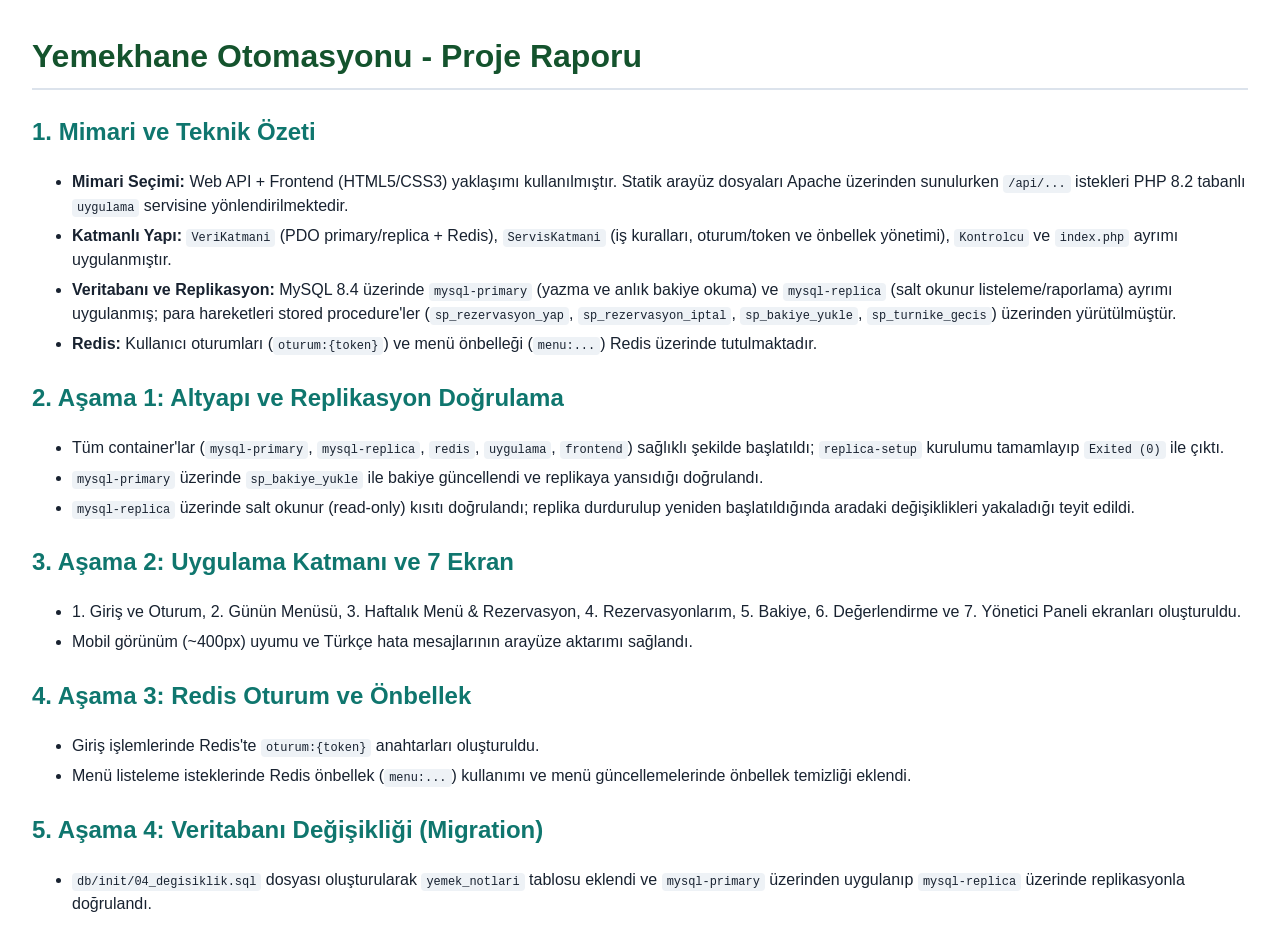
==== rapor/rapor.html @ a2ee1453 "Asama 4: 04_degisiklik.sql migration ve proje raporu" ====
<!DOCTYPE html>
<html lang="tr">
<head>
  <meta charset="utf-8">
  <title>Yemekhane Otomasyonu - Proje Raporu</title>
  <style>
    body { font-family: "Segoe UI", Arial, sans-serif; margin: 32px; color: #182230; line-height: 1.5; }
    h1 { color: #14532d; border-bottom: 2px solid #dce3ec; padding-bottom: 8px; }
    h2 { color: #0f766e; margin-top: 24px; }
    li { margin-bottom: 6px; }
    code { background: #eef2f6; padding: 2px 5px; border-radius: 4px; font-size: 0.92em; }
  </style>
</head>
<body>
  <h1>Yemekhane Otomasyonu - Proje Raporu</h1>

  <h2>1. Mimari ve Teknik Özeti</h2>
  <ul>
    <li><strong>Mimari Seçimi:</strong> Web API + Frontend (HTML5/CSS3) yaklaşımı kullanılmıştır. Statik arayüz dosyaları Apache üzerinden sunulurken <code>/api/...</code> istekleri PHP 8.2 tabanlı <code>uygulama</code> servisine yönlendirilmektedir.</li>
    <li><strong>Katmanlı Yapı:</strong> <code>VeriKatmani</code> (PDO primary/replica + Redis), <code>ServisKatmani</code> (iş kuralları, oturum/token ve önbellek yönetimi), <code>Kontrolcu</code> ve <code>index.php</code> ayrımı uygulanmıştır.</li>
    <li><strong>Veritabanı ve Replikasyon:</strong> MySQL 8.4 üzerinde <code>mysql-primary</code> (yazma ve anlık bakiye okuma) ve <code>mysql-replica</code> (salt okunur listeleme/raporlama) ayrımı uygulanmış; para hareketleri stored procedure'ler (<code>sp_rezervasyon_yap</code>, <code>sp_rezervasyon_iptal</code>, <code>sp_bakiye_yukle</code>, <code>sp_turnike_gecis</code>) üzerinden yürütülmüştür.</li>
    <li><strong>Redis:</strong> Kullanıcı oturumları (<code>oturum:{token}</code>) ve menü önbelleği (<code>menu:...</code>) Redis üzerinde tutulmaktadır.</li>
  </ul>

  <h2>2. Aşama 1: Altyapı ve Replikasyon Doğrulama</h2>
  <ul>
    <li>Tüm container'lar (<code>mysql-primary</code>, <code>mysql-replica</code>, <code>redis</code>, <code>uygulama</code>, <code>frontend</code>) sağlıklı şekilde başlatıldı; <code>replica-setup</code> kurulumu tamamlayıp <code>Exited (0)</code> ile çıktı.</li>
    <li><code>mysql-primary</code> üzerinde <code>sp_bakiye_yukle</code> ile bakiye güncellendi ve replikaya yansıdığı doğrulandı.</li>
    <li><code>mysql-replica</code> üzerinde salt okunur (read-only) kısıtı doğrulandı; replika durdurulup yeniden başlatıldığında aradaki değişiklikleri yakaladığı teyit edildi.</li>
  </ul>

  <h2>3. Aşama 2: Uygulama Katmanı ve 7 Ekran</h2>
  <ul>
    <li>1. Giriş ve Oturum, 2. Günün Menüsü, 3. Haftalık Menü &amp; Rezervasyon, 4. Rezervasyonlarım, 5. Bakiye, 6. Değerlendirme ve 7. Yönetici Paneli ekranları oluşturuldu.</li>
    <li>Mobil görünüm (~400px) uyumu ve Türkçe hata mesajlarının arayüze aktarımı sağlandı.</li>
  </ul>

  <h2>4. Aşama 3: Redis Oturum ve Önbellek</h2>
  <ul>
    <li>Giriş işlemlerinde Redis'te <code>oturum:{token}</code> anahtarları oluşturuldu.</li>
    <li>Menü listeleme isteklerinde Redis önbellek (<code>menu:...</code>) kullanımı ve menü güncellemelerinde önbellek temizliği eklendi.</li>
  </ul>

  <h2>5. Aşama 4: Veritabanı Değişikliği (Migration)</h2>
  <ul>
    <li><code>db/init/04_degisiklik.sql</code> dosyası oluşturularak <code>yemek_notlari</code> tablosu eklendi ve <code>mysql-primary</code> üzerinden uygulanıp <code>mysql-replica</code> üzerinde replikasyonla doğrulandı.</li>
  </ul>
</body>
</html>
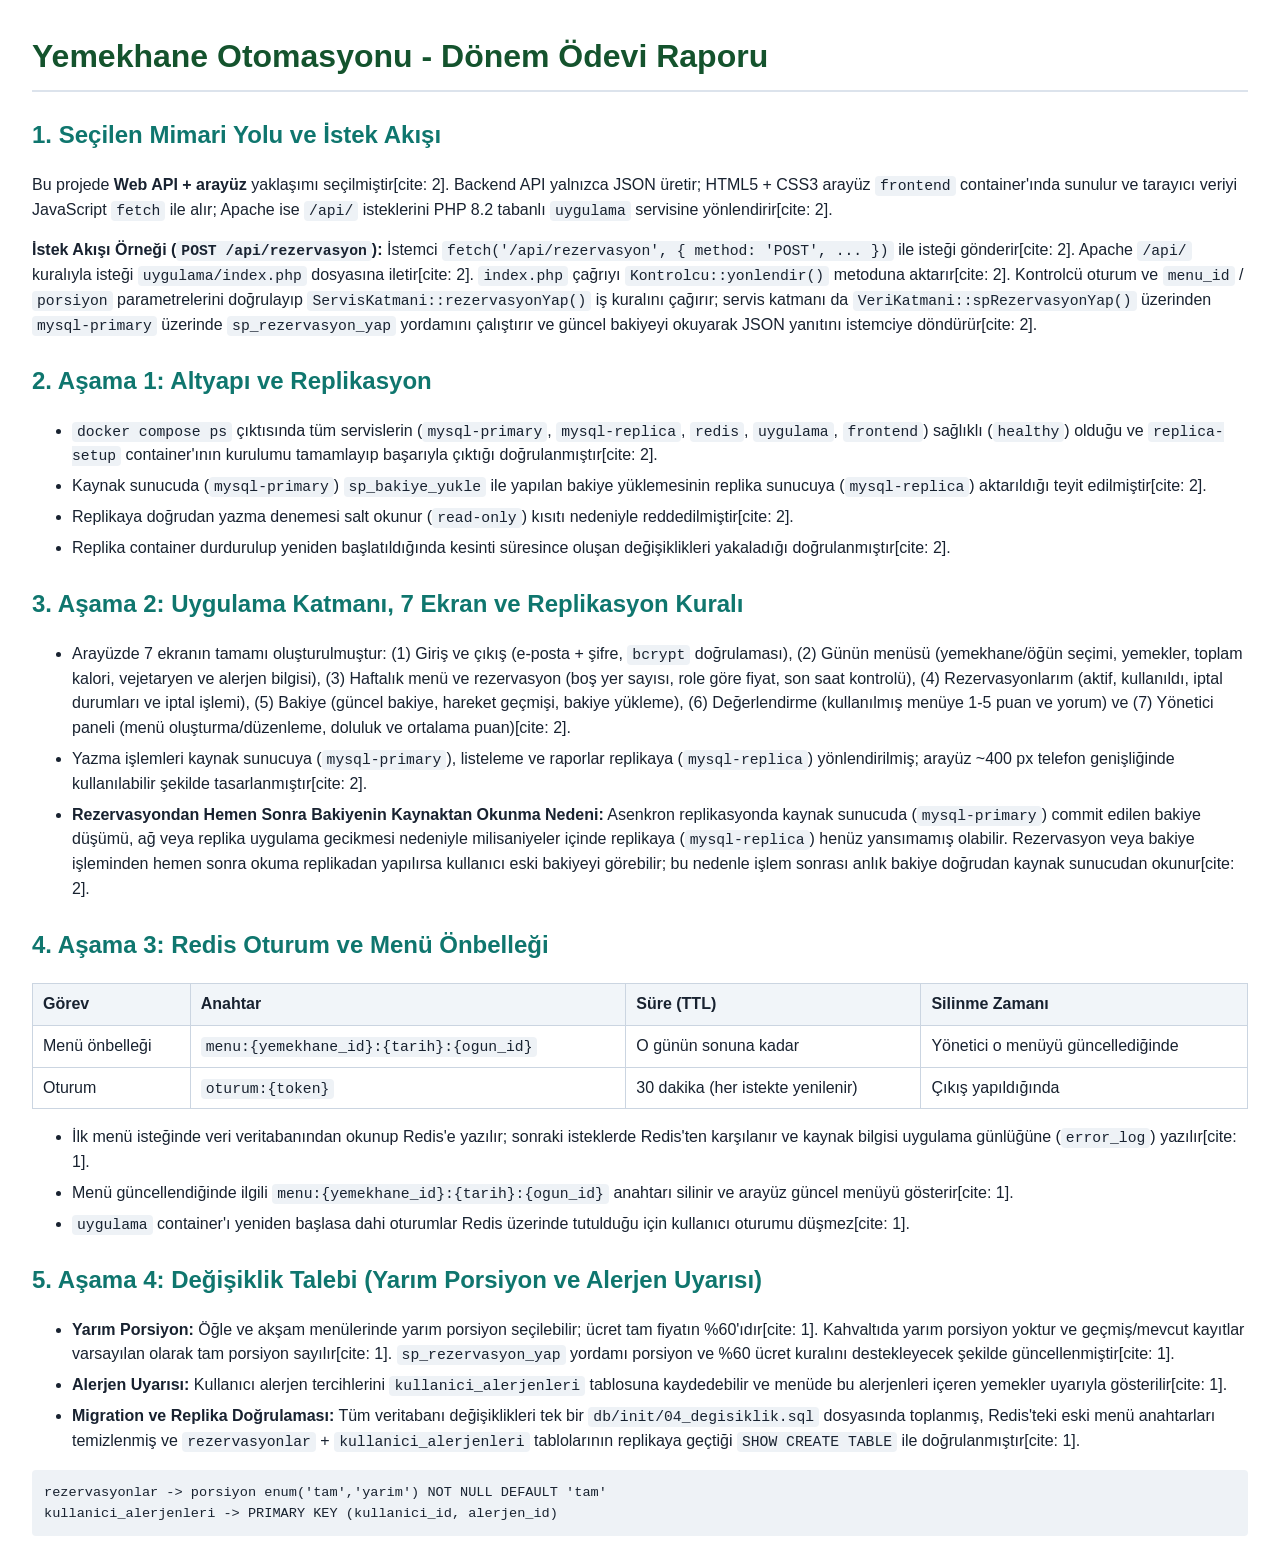
==== commit c8f913a4: "Asama 4: Yarim porsiyon, alerjen uyarisi, 04_degisiklik.sql ve guncel rapor" ====
--- a/rapor/rapor.html
+++ b/rapor/rapor.html
@@ -2,48 +2,65 @@
 <html lang="tr">
 <head>
   <meta charset="utf-8">
-  <title>Yemekhane Otomasyonu - Proje Raporu</title>
+  <title>Yemekhane Otomasyonu - Dönem Ödevi Raporu</title>
   <style>
-    body { font-family: "Segoe UI", Arial, sans-serif; margin: 32px; color: #182230; line-height: 1.5; }
+    body { font-family: "Segoe UI", Arial, sans-serif; margin: 32px; color: #182230; line-height: 1.55; }
     h1 { color: #14532d; border-bottom: 2px solid #dce3ec; padding-bottom: 8px; }
     h2 { color: #0f766e; margin-top: 24px; }
     li { margin-bottom: 6px; }
-    code { background: #eef2f6; padding: 2px 5px; border-radius: 4px; font-size: 0.92em; }
+    code, pre { background: #eef2f6; border-radius: 4px; font-family: Consolas, monospace; }
+    code { padding: 2px 5px; font-size: 0.92em; }
+    pre { padding: 12px; overflow-x: auto; font-size: 0.85em; }
+    table { border-collapse: collapse; width: 100%; margin: 12px 0; }
+    th, td { border: 1px solid #cbd5e1; padding: 8px 10px; text-align: left; }
+    th { background: #f1f5f9; }
   </style>
 </head>
 <body>
-  <h1>Yemekhane Otomasyonu - Proje Raporu</h1>
+  <h1>Yemekhane Otomasyonu - Dönem Ödevi Raporu</h1>
 
-  <h2>1. Mimari ve Teknik Özeti</h2>
+  <h2>1. Seçilen Mimari Yolu ve İstek Akışı</h2>
+  <p>Bu projede <strong>Web API + arayüz</strong> yaklaşımı seçilmiştir[cite: 2]. Backend API yalnızca JSON üretir; HTML5 + CSS3 arayüz <code>frontend</code> container'ında sunulur ve tarayıcı veriyi JavaScript <code>fetch</code> ile alır; Apache ise <code>/api/</code> isteklerini PHP 8.2 tabanlı <code>uygulama</code> servisine yönlendirir[cite: 2].</p>
+  <p><strong>İstek Akışı Örneği (<code>POST /api/rezervasyon</code>):</strong> İstemci <code>fetch('/api/rezervasyon', { method: 'POST', ... })</code> ile isteği gönderir[cite: 2]. Apache <code>/api/</code> kuralıyla isteği <code>uygulama/index.php</code> dosyasına iletir[cite: 2]. <code>index.php</code> çağrıyı <code>Kontrolcu::yonlendir()</code> metoduna aktarır[cite: 2]. Kontrolcü oturum ve <code>menu_id</code> / <code>porsiyon</code> parametrelerini doğrulayıp <code>ServisKatmani::rezervasyonYap()</code> iş kuralını çağırır; servis katmanı da <code>VeriKatmani::spRezervasyonYap()</code> üzerinden <code>mysql-primary</code> üzerinde <code>sp_rezervasyon_yap</code> yordamını çalıştırır ve güncel bakiyeyi okuyarak JSON yanıtını istemciye döndürür[cite: 2].</p>
+
+  <h2>2. Aşama 1: Altyapı ve Replikasyon</h2>
   <ul>
-    <li><strong>Mimari Seçimi:</strong> Web API + Frontend (HTML5/CSS3) yaklaşımı kullanılmıştır. Statik arayüz dosyaları Apache üzerinden sunulurken <code>/api/...</code> istekleri PHP 8.2 tabanlı <code>uygulama</code> servisine yönlendirilmektedir.</li>
-    <li><strong>Katmanlı Yapı:</strong> <code>VeriKatmani</code> (PDO primary/replica + Redis), <code>ServisKatmani</code> (iş kuralları, oturum/token ve önbellek yönetimi), <code>Kontrolcu</code> ve <code>index.php</code> ayrımı uygulanmıştır.</li>
-    <li><strong>Veritabanı ve Replikasyon:</strong> MySQL 8.4 üzerinde <code>mysql-primary</code> (yazma ve anlık bakiye okuma) ve <code>mysql-replica</code> (salt okunur listeleme/raporlama) ayrımı uygulanmış; para hareketleri stored procedure'ler (<code>sp_rezervasyon_yap</code>, <code>sp_rezervasyon_iptal</code>, <code>sp_bakiye_yukle</code>, <code>sp_turnike_gecis</code>) üzerinden yürütülmüştür.</li>
-    <li><strong>Redis:</strong> Kullanıcı oturumları (<code>oturum:{token}</code>) ve menü önbelleği (<code>menu:...</code>) Redis üzerinde tutulmaktadır.</li>
+    <li><code>docker compose ps</code> çıktısında tüm servislerin (<code>mysql-primary</code>, <code>mysql-replica</code>, <code>redis</code>, <code>uygulama</code>, <code>frontend</code>) sağlıklı (<code>healthy</code>) olduğu ve <code>replica-setup</code> container'ının kurulumu tamamlayıp başarıyla çıktığı doğrulanmıştır[cite: 2].</li>
+    <li>Kaynak sunucuda (<code>mysql-primary</code>) <code>sp_bakiye_yukle</code> ile yapılan bakiye yüklemesinin replika sunucuya (<code>mysql-replica</code>) aktarıldığı teyit edilmiştir[cite: 2].</li>
+    <li>Replikaya doğrudan yazma denemesi salt okunur (<code>read-only</code>) kısıtı nedeniyle reddedilmiştir[cite: 2].</li>
+    <li>Replika container durdurulup yeniden başlatıldığında kesinti süresince oluşan değişiklikleri yakaladığı doğrulanmıştır[cite: 2].</li>
   </ul>
 
-  <h2>2. Aşama 1: Altyapı ve Replikasyon Doğrulama</h2>
+  <h2>3. Aşama 2: Uygulama Katmanı, 7 Ekran ve Replikasyon Kuralı</h2>
   <ul>
-    <li>Tüm container'lar (<code>mysql-primary</code>, <code>mysql-replica</code>, <code>redis</code>, <code>uygulama</code>, <code>frontend</code>) sağlıklı şekilde başlatıldı; <code>replica-setup</code> kurulumu tamamlayıp <code>Exited (0)</code> ile çıktı.</li>
-    <li><code>mysql-primary</code> üzerinde <code>sp_bakiye_yukle</code> ile bakiye güncellendi ve replikaya yansıdığı doğrulandı.</li>
-    <li><code>mysql-replica</code> üzerinde salt okunur (read-only) kısıtı doğrulandı; replika durdurulup yeniden başlatıldığında aradaki değişiklikleri yakaladığı teyit edildi.</li>
+    <li>Arayüzde 7 ekranın tamamı oluşturulmuştur: (1) Giriş ve çıkış (e-posta + şifre, <code>bcrypt</code> doğrulaması), (2) Günün menüsü (yemekhane/öğün seçimi, yemekler, toplam kalori, vejetaryen ve alerjen bilgisi), (3) Haftalık menü ve rezervasyon (boş yer sayısı, role göre fiyat, son saat kontrolü), (4) Rezervasyonlarım (aktif, kullanıldı, iptal durumları ve iptal işlemi), (5) Bakiye (güncel bakiye, hareket geçmişi, bakiye yükleme), (6) Değerlendirme (kullanılmış menüye 1-5 puan ve yorum) ve (7) Yönetici paneli (menü oluşturma/düzenleme, doluluk ve ortalama puan)[cite: 2].</li>
+    <li>Yazma işlemleri kaynak sunucuya (<code>mysql-primary</code>), listeleme ve raporlar replikaya (<code>mysql-replica</code>) yönlendirilmiş; arayüz ~400 px telefon genişliğinde kullanılabilir şekilde tasarlanmıştır[cite: 2].</li>
+    <li><strong>Rezervasyondan Hemen Sonra Bakiyenin Kaynaktan Okunma Nedeni:</strong> Asenkron replikasyonda kaynak sunucuda (<code>mysql-primary</code>) commit edilen bakiye düşümü, ağ veya replika uygulama gecikmesi nedeniyle milisaniyeler içinde replikaya (<code>mysql-replica</code>) henüz yansımamış olabilir. Rezervasyon veya bakiye işleminden hemen sonra okuma replikadan yapılırsa kullanıcı eski bakiyeyi görebilir; bu nedenle işlem sonrası anlık bakiye doğrudan kaynak sunucudan okunur[cite: 2].</li>
   </ul>
 
-  <h2>3. Aşama 2: Uygulama Katmanı ve 7 Ekran</h2>
+  <h2>4. Aşama 3: Redis Oturum ve Menü Önbelleği</h2>
+  <table>
+    <thead>
+      <tr><th>Görev</th><th>Anahtar</th><th>Süre (TTL)</th><th>Silinme Zamanı</th></tr>
+    </thead>
+    <tbody>
+      <tr><td>Menü önbelleği</td><td><code>menu:{yemekhane_id}:{tarih}:{ogun_id}</code></td><td>O günün sonuna kadar</td><td>Yönetici o menüyü güncellediğinde</td></tr>
+      <tr><td>Oturum</td><td><code>oturum:{token}</code></td><td>30 dakika (her istekte yenilenir)</td><td>Çıkış yapıldığında</td></tr>
+    </tbody>
+  </table>
   <ul>
-    <li>1. Giriş ve Oturum, 2. Günün Menüsü, 3. Haftalık Menü &amp; Rezervasyon, 4. Rezervasyonlarım, 5. Bakiye, 6. Değerlendirme ve 7. Yönetici Paneli ekranları oluşturuldu.</li>
-    <li>Mobil görünüm (~400px) uyumu ve Türkçe hata mesajlarının arayüze aktarımı sağlandı.</li>
+    <li>İlk menü isteğinde veri veritabanından okunup Redis'e yazılır; sonraki isteklerde Redis'ten karşılanır ve kaynak bilgisi uygulama günlüğüne (<code>error_log</code>) yazılır[cite: 1].</li>
+    <li>Menü güncellendiğinde ilgili <code>menu:{yemekhane_id}:{tarih}:{ogun_id}</code> anahtarı silinir ve arayüz güncel menüyü gösterir[cite: 1].</li>
+    <li><code>uygulama</code> container'ı yeniden başlasa dahi oturumlar Redis üzerinde tutulduğu için kullanıcı oturumu düşmez[cite: 1].</li>
   </ul>
 
-  <h2>4. Aşama 3: Redis Oturum ve Önbellek</h2>
+  <h2>5. Aşama 4: Değişiklik Talebi (Yarım Porsiyon ve Alerjen Uyarısı)</h2>
   <ul>
-    <li>Giriş işlemlerinde Redis'te <code>oturum:{token}</code> anahtarları oluşturuldu.</li>
-    <li>Menü listeleme isteklerinde Redis önbellek (<code>menu:...</code>) kullanımı ve menü güncellemelerinde önbellek temizliği eklendi.</li>
+    <li><strong>Yarım Porsiyon:</strong> Öğle ve akşam menülerinde yarım porsiyon seçilebilir; ücret tam fiyatın %60'ıdır[cite: 1]. Kahvaltıda yarım porsiyon yoktur ve geçmiş/mevcut kayıtlar varsayılan olarak tam porsiyon sayılır[cite: 1]. <code>sp_rezervasyon_yap</code> yordamı porsiyon ve %60 ücret kuralını destekleyecek şekilde güncellenmiştir[cite: 1].</li>
+    <li><strong>Alerjen Uyarısı:</strong> Kullanıcı alerjen tercihlerini <code>kullanici_alerjenleri</code> tablosuna kaydedebilir ve menüde bu alerjenleri içeren yemekler uyarıyla gösterilir[cite: 1].</li>
+    <li><strong>Migration ve Replika Doğrulaması:</strong> Tüm veritabanı değişiklikleri tek bir <code>db/init/04_degisiklik.sql</code> dosyasında toplanmış, Redis'teki eski menü anahtarları temizlenmiş ve <code>rezervasyonlar</code> + <code>kullanici_alerjenleri</code> tablolarının replikaya geçtiği <code>SHOW CREATE TABLE</code> ile doğrulanmıştır[cite: 1].</li>
   </ul>
-
-  <h2>5. Aşama 4: Veritabanı Değişikliği (Migration)</h2>
-  <ul>
-    <li><code>db/init/04_degisiklik.sql</code> dosyası oluşturularak <code>yemek_notlari</code> tablosu eklendi ve <code>mysql-primary</code> üzerinden uygulanıp <code>mysql-replica</code> üzerinde replikasyonla doğrulandı.</li>
-  </ul>
+  <pre>rezervasyonlar -> porsiyon enum('tam','yarim') NOT NULL DEFAULT 'tam'
+kullanici_alerjenleri -> PRIMARY KEY (kullanici_id, alerjen_id)</pre>
 </body>
 </html>
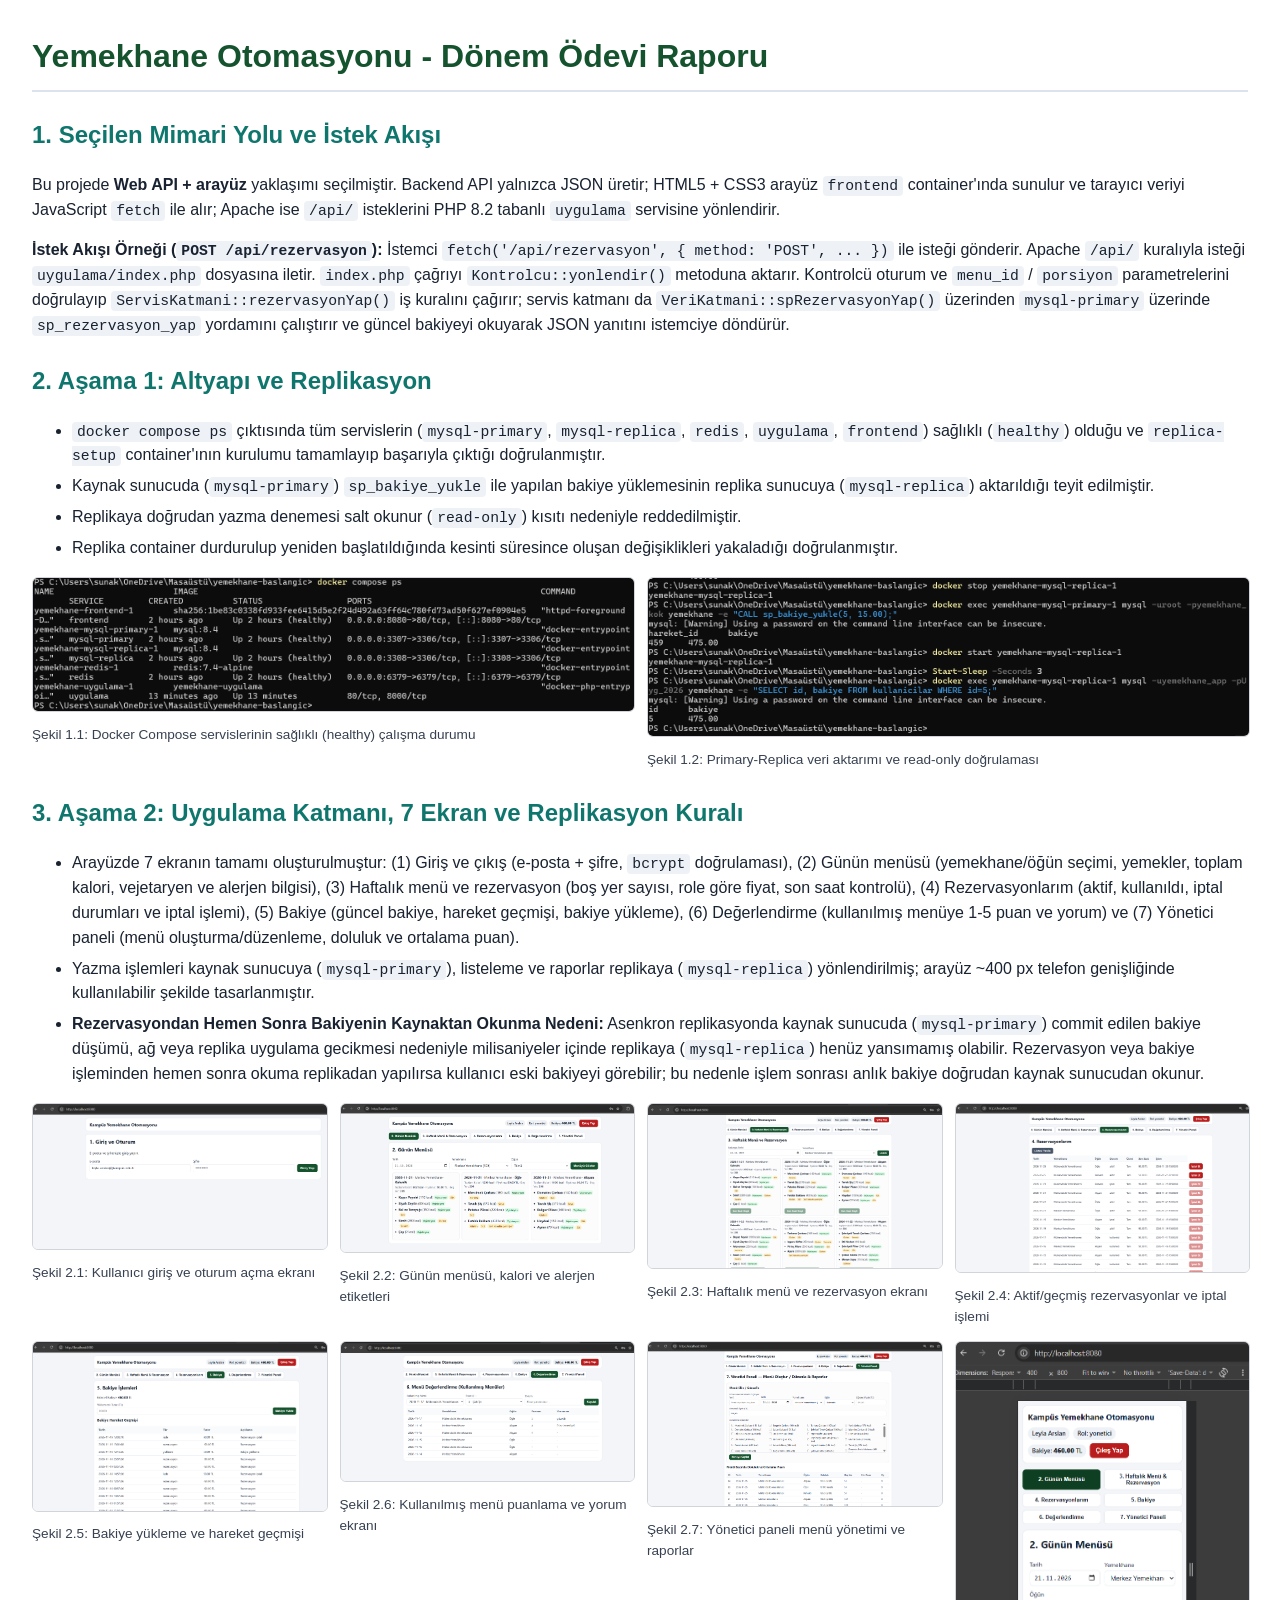
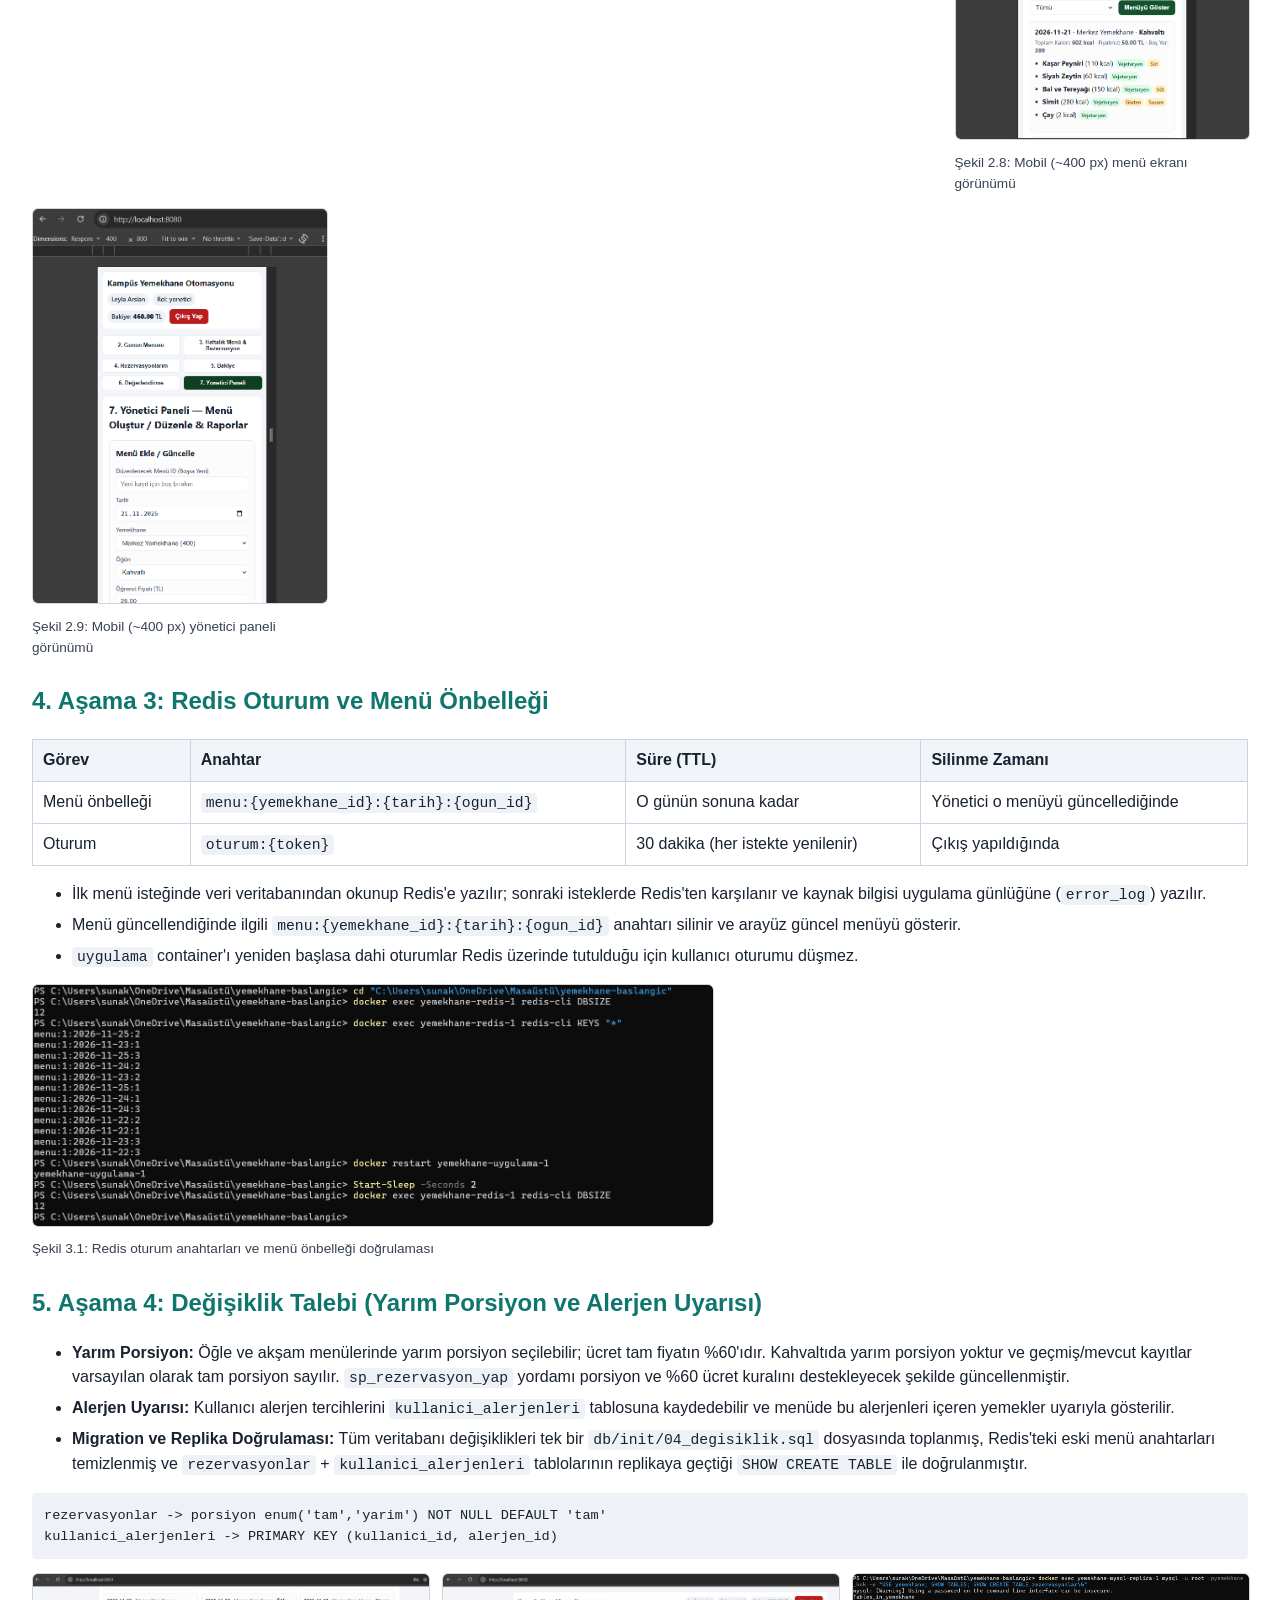
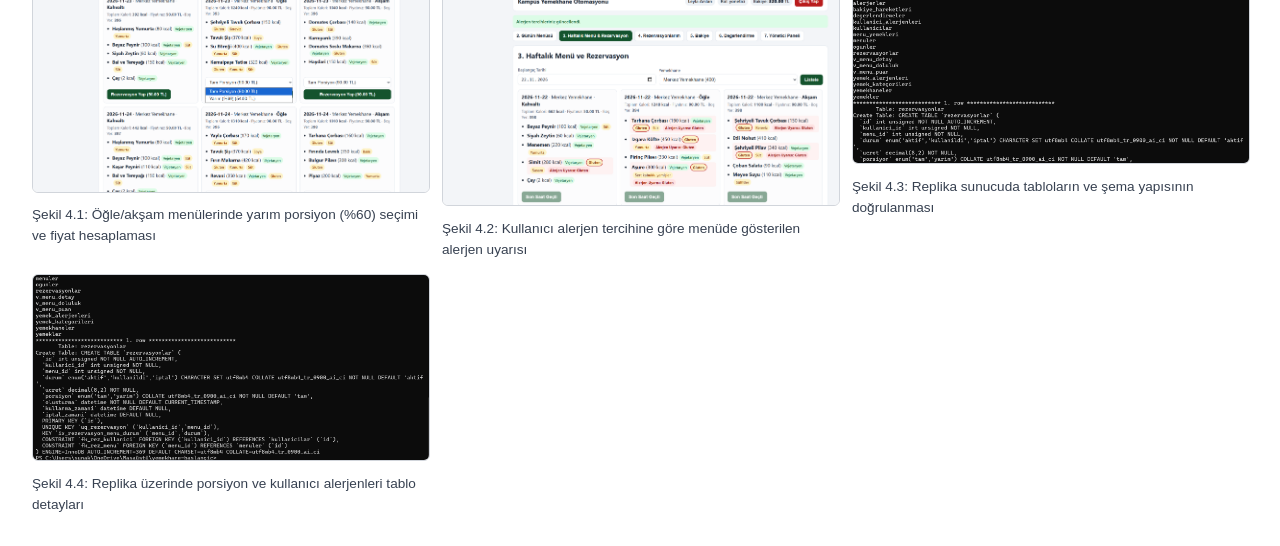
==== commit da995a18: "Yarim porsiyon, alerjen uyarisi ve guncel rapor gorselleri eklendi" ====
--- a/rapor/rapor.html
+++ b/rapor/rapor.html
@@ -20,23 +20,71 @@
   <h1>Yemekhane Otomasyonu - Dönem Ödevi Raporu</h1>
 
   <h2>1. Seçilen Mimari Yolu ve İstek Akışı</h2>
-  <p>Bu projede <strong>Web API + arayüz</strong> yaklaşımı seçilmiştir[cite: 2]. Backend API yalnızca JSON üretir; HTML5 + CSS3 arayüz <code>frontend</code> container'ında sunulur ve tarayıcı veriyi JavaScript <code>fetch</code> ile alır; Apache ise <code>/api/</code> isteklerini PHP 8.2 tabanlı <code>uygulama</code> servisine yönlendirir[cite: 2].</p>
-  <p><strong>İstek Akışı Örneği (<code>POST /api/rezervasyon</code>):</strong> İstemci <code>fetch('/api/rezervasyon', { method: 'POST', ... })</code> ile isteği gönderir[cite: 2]. Apache <code>/api/</code> kuralıyla isteği <code>uygulama/index.php</code> dosyasına iletir[cite: 2]. <code>index.php</code> çağrıyı <code>Kontrolcu::yonlendir()</code> metoduna aktarır[cite: 2]. Kontrolcü oturum ve <code>menu_id</code> / <code>porsiyon</code> parametrelerini doğrulayıp <code>ServisKatmani::rezervasyonYap()</code> iş kuralını çağırır; servis katmanı da <code>VeriKatmani::spRezervasyonYap()</code> üzerinden <code>mysql-primary</code> üzerinde <code>sp_rezervasyon_yap</code> yordamını çalıştırır ve güncel bakiyeyi okuyarak JSON yanıtını istemciye döndürür[cite: 2].</p>
+  <p>Bu projede <strong>Web API + arayüz</strong> yaklaşımı seçilmiştir. Backend API yalnızca JSON üretir; HTML5 + CSS3 arayüz <code>frontend</code> container'ında sunulur ve tarayıcı veriyi JavaScript <code>fetch</code> ile alır; Apache ise <code>/api/</code> isteklerini PHP 8.2 tabanlı <code>uygulama</code> servisine yönlendirir.</p>
+  <p><strong>İstek Akışı Örneği (<code>POST /api/rezervasyon</code>):</strong> İstemci <code>fetch('/api/rezervasyon', { method: 'POST', ... })</code> ile isteği gönderir. Apache <code>/api/</code> kuralıyla isteği <code>uygulama/index.php</code> dosyasına iletir. <code>index.php</code> çağrıyı <code>Kontrolcu::yonlendir()</code> metoduna aktarır. Kontrolcü oturum ve <code>menu_id</code> / <code>porsiyon</code> parametrelerini doğrulayıp <code>ServisKatmani::rezervasyonYap()</code> iş kuralını çağırır; servis katmanı da <code>VeriKatmani::spRezervasyonYap()</code> üzerinden <code>mysql-primary</code> üzerinde <code>sp_rezervasyon_yap</code> yordamını çalıştırır ve güncel bakiyeyi okuyarak JSON yanıtını istemciye döndürür.</p>
 
   <h2>2. Aşama 1: Altyapı ve Replikasyon</h2>
   <ul>
-    <li><code>docker compose ps</code> çıktısında tüm servislerin (<code>mysql-primary</code>, <code>mysql-replica</code>, <code>redis</code>, <code>uygulama</code>, <code>frontend</code>) sağlıklı (<code>healthy</code>) olduğu ve <code>replica-setup</code> container'ının kurulumu tamamlayıp başarıyla çıktığı doğrulanmıştır[cite: 2].</li>
-    <li>Kaynak sunucuda (<code>mysql-primary</code>) <code>sp_bakiye_yukle</code> ile yapılan bakiye yüklemesinin replika sunucuya (<code>mysql-replica</code>) aktarıldığı teyit edilmiştir[cite: 2].</li>
-    <li>Replikaya doğrudan yazma denemesi salt okunur (<code>read-only</code>) kısıtı nedeniyle reddedilmiştir[cite: 2].</li>
-    <li>Replika container durdurulup yeniden başlatıldığında kesinti süresince oluşan değişiklikleri yakaladığı doğrulanmıştır[cite: 2].</li>
+    <li><code>docker compose ps</code> çıktısında tüm servislerin (<code>mysql-primary</code>, <code>mysql-replica</code>, <code>redis</code>, <code>uygulama</code>, <code>frontend</code>) sağlıklı (<code>healthy</code>) olduğu ve <code>replica-setup</code> container'ının kurulumu tamamlayıp başarıyla çıktığı doğrulanmıştır.</li>
+    <li>Kaynak sunucuda (<code>mysql-primary</code>) <code>sp_bakiye_yukle</code> ile yapılan bakiye yüklemesinin replika sunucuya (<code>mysql-replica</code>) aktarıldığı teyit edilmiştir.</li>
+    <li>Replikaya doğrudan yazma denemesi salt okunur (<code>read-only</code>) kısıtı nedeniyle reddedilmiştir.</li>
+    <li>Replika container durdurulup yeniden başlatıldığında kesinti süresince oluşan değişiklikleri yakaladığı doğrulanmıştır.</li>
   </ul>
+  <div style="display:grid;grid-template-columns:repeat(auto-fit,minmax(300px,1fr));gap:14px;margin:14px 0 22px 0;">
+    <figure style="margin:0;page-break-inside:avoid;">
+      <img src="ekranlar/docker_ps.png" alt="Docker Servis Durumu" style="width:100%;height:auto;border:1px solid #d1d5db;border-radius:6px;">
+      <figcaption style="font-size:0.85rem;color:#374151;margin-top:4px;">Şekil 1.1: Docker Compose servislerinin sağlıklı (healthy) çalışma durumu</figcaption>
+    </figure>
+    <figure style="margin:0;page-break-inside:avoid;">
+      <img src="ekranlar/replikasyon_test.png" alt="Replikasyon Testi" style="width:100%;height:auto;border:1px solid #d1d5db;border-radius:6px;">
+      <figcaption style="font-size:0.85rem;color:#374151;margin-top:4px;">Şekil 1.2: Primary-Replica veri aktarımı ve read-only doğrulaması</figcaption>
+    </figure>
+  </div>
 
   <h2>3. Aşama 2: Uygulama Katmanı, 7 Ekran ve Replikasyon Kuralı</h2>
   <ul>
-    <li>Arayüzde 7 ekranın tamamı oluşturulmuştur: (1) Giriş ve çıkış (e-posta + şifre, <code>bcrypt</code> doğrulaması), (2) Günün menüsü (yemekhane/öğün seçimi, yemekler, toplam kalori, vejetaryen ve alerjen bilgisi), (3) Haftalık menü ve rezervasyon (boş yer sayısı, role göre fiyat, son saat kontrolü), (4) Rezervasyonlarım (aktif, kullanıldı, iptal durumları ve iptal işlemi), (5) Bakiye (güncel bakiye, hareket geçmişi, bakiye yükleme), (6) Değerlendirme (kullanılmış menüye 1-5 puan ve yorum) ve (7) Yönetici paneli (menü oluşturma/düzenleme, doluluk ve ortalama puan)[cite: 2].</li>
-    <li>Yazma işlemleri kaynak sunucuya (<code>mysql-primary</code>), listeleme ve raporlar replikaya (<code>mysql-replica</code>) yönlendirilmiş; arayüz ~400 px telefon genişliğinde kullanılabilir şekilde tasarlanmıştır[cite: 2].</li>
-    <li><strong>Rezervasyondan Hemen Sonra Bakiyenin Kaynaktan Okunma Nedeni:</strong> Asenkron replikasyonda kaynak sunucuda (<code>mysql-primary</code>) commit edilen bakiye düşümü, ağ veya replika uygulama gecikmesi nedeniyle milisaniyeler içinde replikaya (<code>mysql-replica</code>) henüz yansımamış olabilir. Rezervasyon veya bakiye işleminden hemen sonra okuma replikadan yapılırsa kullanıcı eski bakiyeyi görebilir; bu nedenle işlem sonrası anlık bakiye doğrudan kaynak sunucudan okunur[cite: 2].</li>
+    <li>Arayüzde 7 ekranın tamamı oluşturulmuştur: (1) Giriş ve çıkış (e-posta + şifre, <code>bcrypt</code> doğrulaması), (2) Günün menüsü (yemekhane/öğün seçimi, yemekler, toplam kalori, vejetaryen ve alerjen bilgisi), (3) Haftalık menü ve rezervasyon (boş yer sayısı, role göre fiyat, son saat kontrolü), (4) Rezervasyonlarım (aktif, kullanıldı, iptal durumları ve iptal işlemi), (5) Bakiye (güncel bakiye, hareket geçmişi, bakiye yükleme), (6) Değerlendirme (kullanılmış menüye 1-5 puan ve yorum) ve (7) Yönetici paneli (menü oluşturma/düzenleme, doluluk ve ortalama puan).</li>
+    <li>Yazma işlemleri kaynak sunucuya (<code>mysql-primary</code>), listeleme ve raporlar replikaya (<code>mysql-replica</code>) yönlendirilmiş; arayüz ~400 px telefon genişliğinde kullanılabilir şekilde tasarlanmıştır.</li>
+    <li><strong>Rezervasyondan Hemen Sonra Bakiyenin Kaynaktan Okunma Nedeni:</strong> Asenkron replikasyonda kaynak sunucuda (<code>mysql-primary</code>) commit edilen bakiye düşümü, ağ veya replika uygulama gecikmesi nedeniyle milisaniyeler içinde replikaya (<code>mysql-replica</code>) henüz yansımamış olabilir. Rezervasyon veya bakiye işleminden hemen sonra okuma replikadan yapılırsa kullanıcı eski bakiyeyi görebilir; bu nedenle işlem sonrası anlık bakiye doğrudan kaynak sunucudan okunur.</li>
   </ul>
+  <div style="display:grid;grid-template-columns:repeat(auto-fit,minmax(280px,1fr));gap:14px;margin:14px 0 22px 0;">
+    <figure style="margin:0;page-break-inside:avoid;">
+      <img src="ekranlar/giris_oturum_ekrani.png" alt="Giriş Ekranı" style="width:100%;height:auto;border:1px solid #d1d5db;border-radius:6px;">
+      <figcaption style="font-size:0.85rem;color:#374151;margin-top:4px;">Şekil 2.1: Kullanıcı giriş ve oturum açma ekranı</figcaption>
+    </figure>
+    <figure style="margin:0;page-break-inside:avoid;">
+      <img src="ekranlar/gunun_menusu.png" alt="Günün Menüsü" style="width:100%;height:auto;border:1px solid #d1d5db;border-radius:6px;">
+      <figcaption style="font-size:0.85rem;color:#374151;margin-top:4px;">Şekil 2.2: Günün menüsü, kalori ve alerjen etiketleri</figcaption>
+    </figure>
+    <figure style="margin:0;page-break-inside:avoid;">
+      <img src="ekranlar/haftalikmenu_rezervasyon.png" alt="Haftalık Menü ve Rezervasyon" style="width:100%;height:auto;border:1px solid #d1d5db;border-radius:6px;">
+      <figcaption style="font-size:0.85rem;color:#374151;margin-top:4px;">Şekil 2.3: Haftalık menü ve rezervasyon ekranı</figcaption>
+    </figure>
+    <figure style="margin:0;page-break-inside:avoid;">
+      <img src="ekranlar/rezervasyonlar.png" alt="Rezervasyonlarım" style="width:100%;height:auto;border:1px solid #d1d5db;border-radius:6px;">
+      <figcaption style="font-size:0.85rem;color:#374151;margin-top:4px;">Şekil 2.4: Aktif/geçmiş rezervasyonlar ve iptal işlemi</figcaption>
+    </figure>
+    <figure style="margin:0;page-break-inside:avoid;">
+      <img src="ekranlar/bakiye.png" alt="Bakiye İşlemleri" style="width:100%;height:auto;border:1px solid #d1d5db;border-radius:6px;">
+      <figcaption style="font-size:0.85rem;color:#374151;margin-top:4px;">Şekil 2.5: Bakiye yükleme ve hareket geçmişi</figcaption>
+    </figure>
+    <figure style="margin:0;page-break-inside:avoid;">
+      <img src="ekranlar/degerlendirme.png" alt="Değerlendirme Ekranı" style="width:100%;height:auto;border:1px solid #d1d5db;border-radius:6px;">
+      <figcaption style="font-size:0.85rem;color:#374151;margin-top:4px;">Şekil 2.6: Kullanılmış menü puanlama ve yorum ekranı</figcaption>
+    </figure>
+    <figure style="margin:0;page-break-inside:avoid;">
+      <img src="ekranlar/yonetici_panel.png" alt="Yönetici Paneli" style="width:100%;height:auto;border:1px solid #d1d5db;border-radius:6px;">
+      <figcaption style="font-size:0.85rem;color:#374151;margin-top:4px;">Şekil 2.7: Yönetici paneli menü yönetimi ve raporlar</figcaption>
+    </figure>
+    <figure style="margin:0;page-break-inside:avoid;">
+      <img src="ekranlar/menu_telefon_gorunumu.png" alt="Mobil Menü Görünümü" style="width:100%;height:auto;border:1px solid #d1d5db;border-radius:6px;">
+      <figcaption style="font-size:0.85rem;color:#374151;margin-top:4px;">Şekil 2.8: Mobil (~400 px) menü ekranı görünümü</figcaption>
+    </figure>
+    <figure style="margin:0;page-break-inside:avoid;">
+      <img src="ekranlar/yoneticipaneli_telefon_gorunumu.png" alt="Mobil Yönetici Görünümü" style="width:100%;height:auto;border:1px solid #d1d5db;border-radius:6px;">
+      <figcaption style="font-size:0.85rem;color:#374151;margin-top:4px;">Şekil 2.9: Mobil (~400 px) yönetici paneli görünümü</figcaption>
+    </figure>
+  </div>
 
   <h2>4. Aşama 3: Redis Oturum ve Menü Önbelleği</h2>
   <table>
@@ -49,18 +97,42 @@
     </tbody>
   </table>
   <ul>
-    <li>İlk menü isteğinde veri veritabanından okunup Redis'e yazılır; sonraki isteklerde Redis'ten karşılanır ve kaynak bilgisi uygulama günlüğüne (<code>error_log</code>) yazılır[cite: 1].</li>
-    <li>Menü güncellendiğinde ilgili <code>menu:{yemekhane_id}:{tarih}:{ogun_id}</code> anahtarı silinir ve arayüz güncel menüyü gösterir[cite: 1].</li>
-    <li><code>uygulama</code> container'ı yeniden başlasa dahi oturumlar Redis üzerinde tutulduğu için kullanıcı oturumu düşmez[cite: 1].</li>
+    <li>İlk menü isteğinde veri veritabanından okunup Redis'e yazılır; sonraki isteklerde Redis'ten karşılanır ve kaynak bilgisi uygulama günlüğüne (<code>error_log</code>) yazılır.</li>
+    <li>Menü güncellendiğinde ilgili <code>menu:{yemekhane_id}:{tarih}:{ogun_id}</code> anahtarı silinir ve arayüz güncel menüyü gösterir.</li>
+    <li><code>uygulama</code> container'ı yeniden başlasa dahi oturumlar Redis üzerinde tutulduğu için kullanıcı oturumu düşmez.</li>
   </ul>
+  <div style="margin:14px 0 22px 0;max-width:680px;">
+    <figure style="margin:0;page-break-inside:avoid;">
+      <img src="ekranlar/redis_oturum_test.png" alt="Redis Oturum ve Önbellek Testi" style="width:100%;height:auto;border:1px solid #d1d5db;border-radius:6px;">
+      <figcaption style="font-size:0.85rem;color:#374151;margin-top:4px;">Şekil 3.1: Redis oturum anahtarları ve menü önbelleği doğrulaması</figcaption>
+    </figure>
+  </div>
 
   <h2>5. Aşama 4: Değişiklik Talebi (Yarım Porsiyon ve Alerjen Uyarısı)</h2>
   <ul>
-    <li><strong>Yarım Porsiyon:</strong> Öğle ve akşam menülerinde yarım porsiyon seçilebilir; ücret tam fiyatın %60'ıdır[cite: 1]. Kahvaltıda yarım porsiyon yoktur ve geçmiş/mevcut kayıtlar varsayılan olarak tam porsiyon sayılır[cite: 1]. <code>sp_rezervasyon_yap</code> yordamı porsiyon ve %60 ücret kuralını destekleyecek şekilde güncellenmiştir[cite: 1].</li>
-    <li><strong>Alerjen Uyarısı:</strong> Kullanıcı alerjen tercihlerini <code>kullanici_alerjenleri</code> tablosuna kaydedebilir ve menüde bu alerjenleri içeren yemekler uyarıyla gösterilir[cite: 1].</li>
-    <li><strong>Migration ve Replika Doğrulaması:</strong> Tüm veritabanı değişiklikleri tek bir <code>db/init/04_degisiklik.sql</code> dosyasında toplanmış, Redis'teki eski menü anahtarları temizlenmiş ve <code>rezervasyonlar</code> + <code>kullanici_alerjenleri</code> tablolarının replikaya geçtiği <code>SHOW CREATE TABLE</code> ile doğrulanmıştır[cite: 1].</li>
+    <li><strong>Yarım Porsiyon:</strong> Öğle ve akşam menülerinde yarım porsiyon seçilebilir; ücret tam fiyatın %60'ıdır. Kahvaltıda yarım porsiyon yoktur ve geçmiş/mevcut kayıtlar varsayılan olarak tam porsiyon sayılır. <code>sp_rezervasyon_yap</code> yordamı porsiyon ve %60 ücret kuralını destekleyecek şekilde güncellenmiştir.</li>
+    <li><strong>Alerjen Uyarısı:</strong> Kullanıcı alerjen tercihlerini <code>kullanici_alerjenleri</code> tablosuna kaydedebilir ve menüde bu alerjenleri içeren yemekler uyarıyla gösterilir.</li>
+    <li><strong>Migration ve Replika Doğrulaması:</strong> Tüm veritabanı değişiklikleri tek bir <code>db/init/04_degisiklik.sql</code> dosyasında toplanmış, Redis'teki eski menü anahtarları temizlenmiş ve <code>rezervasyonlar</code> + <code>kullanici_alerjenleri</code> tablolarının replikaya geçtiği <code>SHOW CREATE TABLE</code> ile doğrulanmıştır.</li>
   </ul>
   <pre>rezervasyonlar -> porsiyon enum('tam','yarim') NOT NULL DEFAULT 'tam'
 kullanici_alerjenleri -> PRIMARY KEY (kullanici_id, alerjen_id)</pre>
+  <div style="display:grid;grid-template-columns:repeat(auto-fit,minmax(300px,1fr));gap:14px;margin:14px 0 22px 0;">
+    <figure style="margin:0;page-break-inside:avoid;">
+      <img src="ekranlar/yarim_porsiyon.png" alt="Yarım Porsiyon Seçimi" style="width:100%;height:auto;border:1px solid #d1d5db;border-radius:6px;">
+      <figcaption style="font-size:0.85rem;color:#374151;margin-top:4px;">Şekil 4.1: Öğle/akşam menülerinde yarım porsiyon (%60) seçimi ve fiyat hesaplaması</figcaption>
+    </figure>
+    <figure style="margin:0;page-break-inside:avoid;">
+      <img src="ekranlar/alerjen_uyari.png" alt="Alerjen Uyarısı" style="width:100%;height:auto;border:1px solid #d1d5db;border-radius:6px;">
+      <figcaption style="font-size:0.85rem;color:#374151;margin-top:4px;">Şekil 4.2: Kullanıcı alerjen tercihine göre menüde gösterilen alerjen uyarısı</figcaption>
+    </figure>
+    <figure style="margin:0;page-break-inside:avoid;">
+      <img src="ekranlar/replica_schema.png" alt="Replika Şema Doğrulaması 1" style="width:100%;height:auto;border:1px solid #d1d5db;border-radius:6px;">
+      <figcaption style="font-size:0.85rem;color:#374151;margin-top:4px;">Şekil 4.3: Replika sunucuda tabloların ve şema yapısının doğrulanması</figcaption>
+    </figure>
+    <figure style="margin:0;page-break-inside:avoid;">
+      <img src="ekranlar/replica_schema2.png" alt="Replika Şema Doğrulaması 2" style="width:100%;height:auto;border:1px solid #d1d5db;border-radius:6px;">
+      <figcaption style="font-size:0.85rem;color:#374151;margin-top:4px;">Şekil 4.4: Replika üzerinde porsiyon ve kullanıcı alerjenleri tablo detayları</figcaption>
+    </figure>
+  </div>
 </body>
 </html>
